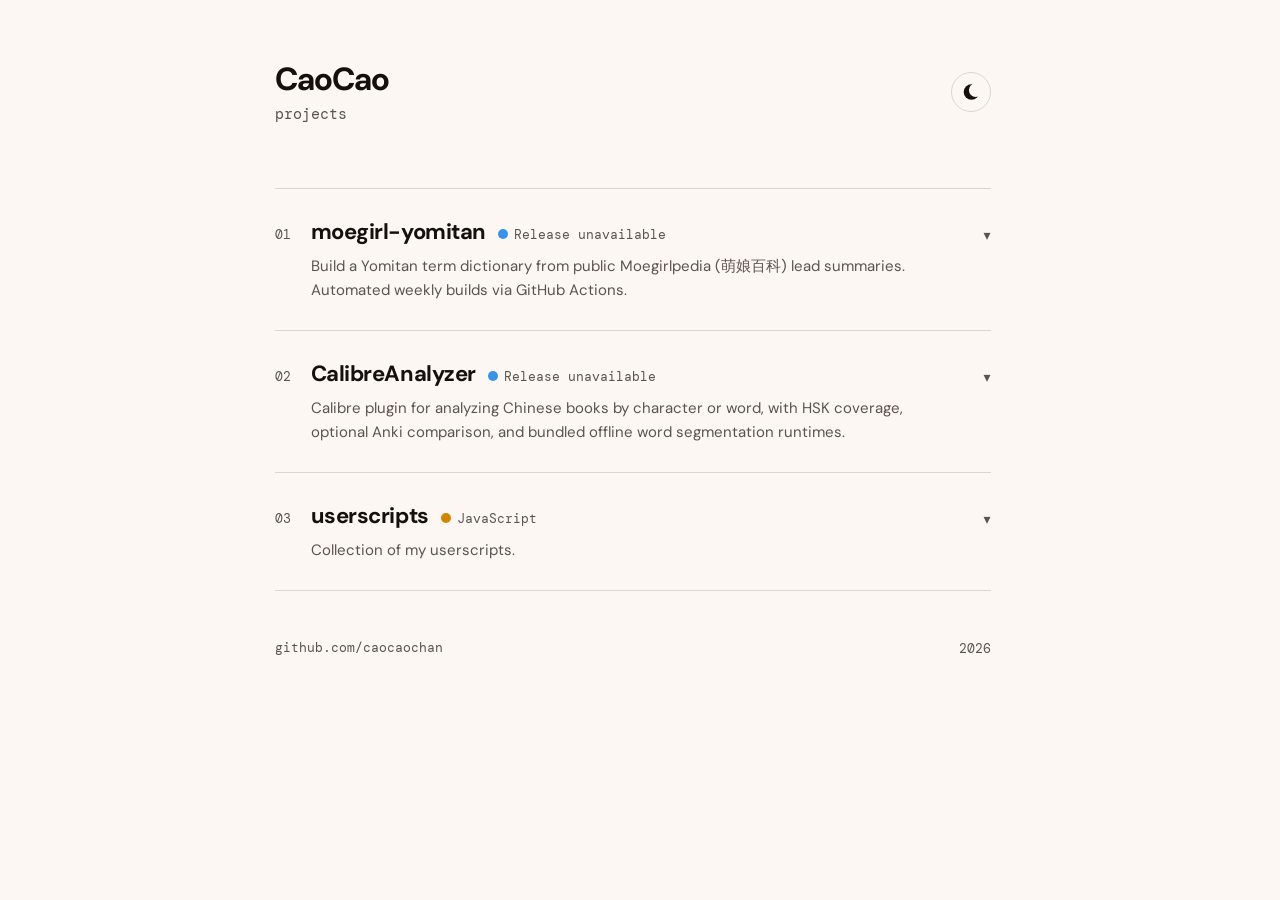
==== index.html @ ba5afb6d "Show release and userscript versions in project cards" ====
<!DOCTYPE html>
<html lang="en">
<head>
<meta charset="UTF-8">
<meta name="viewport" content="width=device-width, initial-scale=1.0">
<title>CaoCao</title>
<link rel="icon" type="image/x-icon" href="./favicon.ico">
<link rel="icon" type="image/svg+xml" href="./favicon.svg">
<link rel="icon" type="image/png" sizes="96x96" href="./favicon-96x96.png">
<link rel="apple-touch-icon" sizes="180x180" href="./apple-touch-icon.png">
<link rel="manifest" href="./site.webmanifest">
<script>
  const saved = localStorage.getItem('theme');
  if (saved === 'dark') document.documentElement.classList.add('dark');
</script>
<link rel="preconnect" href="https://fonts.googleapis.com">
<link rel="preconnect" href="https://fonts.gstatic.com" crossorigin>
<link href="https://fonts.googleapis.com/css2?family=DM+Sans:ital,wght@0,400;0,500;0,700;1,400&family=DM+Mono:wght@400;500&display=swap" rel="stylesheet">
<style>
  *, *::before, *::after { margin: 0; padding: 0; box-sizing: border-box; }

  html {
    scrollbar-gutter: stable;
  }

  :root {
    --bg: oklch(0.98 0.008 65);
    --bg-alt: oklch(0.94 0.012 65);
    --fg: oklch(0.18 0.01 55);
    --fg-muted: oklch(0.45 0.015 55);
    --accent: oklch(0.62 0.14 45);
    --accent-hover: oklch(0.55 0.16 45);
    --border: oklch(0.88 0.012 65);
    --tag-bg: oklch(0.93 0.02 55);
    --tag-fg: oklch(0.42 0.04 55);
    --font-sans: 'DM Sans', system-ui, sans-serif;
    --font-mono: 'DM Mono', monospace;
    --transition: 0.3s cubic-bezier(0.4, 0, 0.2, 1);
    --accordion-duration-open: 240ms;
    --accordion-duration-close: 180ms;
    --accordion-content-duration: 180ms;
    --accordion-arrow-duration: 170ms;
    --accordion-ease-open: cubic-bezier(0.2, 0.9, 0.24, 1);
    --accordion-ease-close: cubic-bezier(0.4, 0, 0.7, 1);
    --accordion-offset: 10px;
  }

  :root.dark {
    --bg: oklch(0.15 0.01 55);
    --bg-alt: oklch(0.19 0.012 55);
    --fg: oklch(0.92 0.008 65);
    --fg-muted: oklch(0.60 0.015 65);
    --accent: oklch(0.72 0.14 45);
    --accent-hover: oklch(0.78 0.12 45);
    --border: oklch(0.28 0.015 55);
    --tag-bg: oklch(0.24 0.02 55);
    --tag-fg: oklch(0.72 0.03 55);
  }

  body {
    font-family: var(--font-sans);
    background: var(--bg);
    color: var(--fg);
    transition: background var(--transition), color var(--transition);
    min-height: 100vh;
    -webkit-font-smoothing: antialiased;
  }

  .container {
    max-width: 780px;
    margin: 0 auto;
    padding: 60px 32px 100px;
  }

  /* Header */
  .header {
    display: flex;
    justify-content: space-between;
    align-items: center;
    margin-bottom: 64px;
  }

  .header h1 {
    font-size: 32px;
    font-weight: 700;
    letter-spacing: -0.03em;
    line-height: 1.2;
  }

  .header .subtitle {
    margin-top: 6px;
    color: var(--fg-muted);
    font-size: 15px;
    font-family: var(--font-mono);
  }

  .theme-toggle {
    background: none;
    border: 1.5px solid var(--border);
    border-radius: 50%;
    width: 40px;
    height: 40px;
    padding: 0;
    position: relative;
    overflow: hidden;
    cursor: pointer;
    display: grid;
    place-items: center;
    color: var(--fg);
    transition: all var(--transition);
    flex-shrink: 0;
    -webkit-tap-highlight-color: transparent;
  }

  .theme-toggle .icon {
    display: block;
    width: 18px;
    height: 18px;
    color: currentColor;
  }

  .theme-toggle .icon-moon {
    width: 24px;
    height: 24px;
  }

  .theme-toggle:hover {
    border-color: var(--accent);
  }

  .theme-toggle .icon-sun { display: none; }
  .theme-toggle .icon-moon { display: block; }
  :root.dark .theme-toggle .icon-sun { display: block; }
  :root.dark .theme-toggle .icon-moon { display: none; }

  /* Projects */
  .projects {
    border-top: 1px solid var(--border);
  }

  .project {
    padding: 28px 0;
    border-bottom: 1px solid var(--border);
    transition: border-color var(--transition), background var(--transition);
    cursor: pointer;
    -webkit-tap-highlight-color: transparent;
  }

  .project-header {
    display: flex;
    align-items: baseline;
    gap: 12px;
    flex-wrap: wrap;
  }

  .project-number {
    font-family: var(--font-mono);
    font-size: 13px;
    color: var(--fg-muted);
    min-width: 24px;
  }

  .project-name {
    font-weight: 700;
    font-size: 22px;
    text-decoration: none;
    color: var(--fg);
    transition: color var(--transition);
    letter-spacing: -0.02em;
    -webkit-tap-highlight-color: transparent;
  }

  .project:hover .project-name {
    color: var(--accent);
  }

  .project-lang {
    display: inline-flex;
    align-items: center;
    gap: 6px;
    font-family: var(--font-mono);
    font-size: 13px;
    color: var(--fg-muted);
  }

  .lang-dot {
    width: 10px;
    height: 10px;
    border-radius: 50%;
    display: inline-block;
    flex-shrink: 0;
  }

  .expand-arrow {
    margin-left: auto;
    display: inline-flex;
    align-items: center;
    justify-content: center;
    font-size: 14px;
    color: var(--fg-muted);
    transform: translateY(1px) rotate(0deg) scale(1);
    transform-origin: 50% 45%;
    transition:
      transform var(--accordion-arrow-duration) cubic-bezier(0.22, 1, 0.36, 1),
      color var(--accordion-arrow-duration) ease;
    user-select: none;
  }

  .project.expanding .expand-arrow,
  .project.expanded .expand-arrow {
    color: var(--accent);
    transform: translateY(1px) rotate(180deg) scale(0.9);
  }

  .project-desc {
    margin-top: 8px;
    margin-left: 36px;
    color: var(--fg-muted);
    font-size: 15px;
    line-height: 1.6;
    max-width: 640px;
    text-wrap: pretty;
  }

  /* Expandable details */
  .project-details {
    height: 0;
    overflow: hidden;
    margin-left: 36px;
    visibility: hidden;
    pointer-events: none;
    will-change: height;
    transition-property: height;
    transition-duration: var(--accordion-duration-open);
    transition-timing-function: var(--accordion-ease-open);
  }

  .project.expanding .project-details,
  .project.expanded .project-details,
  .project.collapsing .project-details {
    visibility: visible;
  }

  .project.expanding .project-details,
  .project.expanded .project-details {
    pointer-events: auto;
  }

  .project.collapsing .project-details {
    transition-duration: var(--accordion-duration-close);
    transition-timing-function: var(--accordion-ease-close);
  }

  .project-details-inner {
    padding-top: 16px;
    opacity: 0;
    transform: translateY(calc(var(--accordion-offset) * -1));
    transition:
      transform var(--accordion-content-duration) cubic-bezier(0.2, 0.9, 0.24, 1),
      opacity 140ms ease;
    will-change: transform, opacity;
  }

  .project.expanding .project-details-inner,
  .project.expanded .project-details-inner {
    opacity: 1;
    transform: translateY(0);
  }

  .project-tags {
    display: flex;
    flex-wrap: wrap;
    gap: 8px;
    margin-bottom: 14px;
  }

  .tag {
    background: var(--tag-bg);
    color: var(--tag-fg);
    font-size: 12px;
    font-family: var(--font-mono);
    padding: 4px 10px;
    border-radius: 4px;
    transition: all var(--transition);
  }

  .project-features {
    list-style: none;
    display: flex;
    flex-direction: column;
    gap: 6px;
  }

  .project-features li {
    font-size: 14px;
    color: var(--fg-muted);
    padding-left: 16px;
    position: relative;
  }

  .project-features li::before {
    content: '\00B7';
    position: absolute;
    left: 0;
    color: var(--accent);
    font-weight: 700;
  }

  .project-scripts {
    margin-top: 18px;
    padding-top: 18px;
    border-top: 1px solid var(--border);
  }

  .project-scripts-title {
    font-size: 12px;
    font-family: var(--font-mono);
    letter-spacing: 0.08em;
    text-transform: uppercase;
    color: var(--fg-muted);
    margin-bottom: 12px;
  }

  .project-scripts-list {
    display: flex;
    flex-direction: column;
    gap: 12px;
  }

  .project-script {
    display: flex;
    flex-direction: column;
    gap: 4px;
    padding: 12px 14px;
    border: 1px solid var(--border);
    border-radius: 10px;
    background: var(--bg-alt);
    transition: border-color var(--transition), transform var(--transition);
  }

  .project-script:hover {
    border-color: var(--accent);
    transform: translateY(-1px);
  }

  .project-script-title-row {
    display: flex;
    align-items: baseline;
    gap: 8px;
    flex-wrap: wrap;
  }

  .project-script-name {
    color: var(--fg);
    font-weight: 700;
    font-size: 15px;
  }

  .project-script-version {
    color: var(--fg-muted);
    font-family: var(--font-mono);
    font-size: 12px;
    font-weight: 400;
  }

  .project-script-desc,
  .scripts-status {
    color: var(--fg-muted);
    font-size: 14px;
    line-height: 1.55;
  }

  .project-script-actions {
    display: flex;
    align-items: center;
    gap: 14px;
    margin-top: 2px;
  }

  .project-script-action {
    color: var(--fg-muted);
    text-decoration: none;
    font-size: 12px;
    font-family: var(--font-mono);
    width: fit-content;
  }

  .project-script-action:hover {
    color: var(--accent);
  }

  @media (prefers-reduced-motion: reduce) {
    :root {
      --accordion-duration-open: 1ms;
      --accordion-duration-close: 1ms;
      --accordion-content-duration: 1ms;
      --accordion-arrow-duration: 1ms;
      --accordion-offset: 0px;
    }
  }

  .projects-status {
    padding: 28px 0;
    border-bottom: 1px solid var(--border);
    color: var(--fg-muted);
    font-size: 15px;
    line-height: 1.6;
  }

  /* Footer */
  .footer {
    margin-top: 48px;
    display: flex;
    justify-content: space-between;
    align-items: center;
    color: var(--fg-muted);
    font-size: 13px;
    font-family: var(--font-mono);
  }

  .footer a {
    color: var(--fg-muted);
    text-decoration: none;
    border-bottom: 1px solid transparent;
    transition: all var(--transition);
    -webkit-tap-highlight-color: transparent;
  }

  .footer a:hover {
    color: var(--accent);
    border-bottom-color: var(--accent);
  }
</style>
</head>
<body>
<div class="container">
  <header class="header">
    <div>
      <h1>CaoCao</h1>
      <p class="subtitle">projects</p>
    </div>
    <button class="theme-toggle" aria-label="Toggle dark mode">
      <svg class="icon icon-moon" viewBox="0 0 24 24" aria-hidden="true">
        <defs>
          <mask id="theme-moon-mask">
            <rect width="24" height="24" fill="white"></rect>
            <circle cx="16.7" cy="10.1" r="6.8" fill="black"></circle>
          </mask>
        </defs>
        <circle cx="12.5" cy="12" r="7.8" fill="currentColor" mask="url(#theme-moon-mask)"></circle>
      </svg>
      <svg class="icon icon-sun" viewBox="0 0 24 24" aria-hidden="true">
        <circle cx="12" cy="12" r="4.25" fill="currentColor"></circle>
        <g stroke="currentColor" stroke-linecap="round" stroke-width="1.8">
          <line x1="12" y1="2.5" x2="12" y2="5"></line>
          <line x1="12" y1="19" x2="12" y2="21.5"></line>
          <line x1="2.5" y1="12" x2="5" y2="12"></line>
          <line x1="19" y1="12" x2="21.5" y2="12"></line>
          <line x1="5.28" y1="5.28" x2="7.05" y2="7.05"></line>
          <line x1="16.95" y1="16.95" x2="18.72" y2="18.72"></line>
          <line x1="16.95" y1="7.05" x2="18.72" y2="5.28"></line>
          <line x1="5.28" y1="18.72" x2="7.05" y2="16.95"></line>
        </g>
      </svg>
    </button>
  </header>

  <div class="projects" id="projects-list">
    <p class="projects-status">Loading projects...</p>
  </div>

  <footer class="footer">
    <a href="https://github.com/caocaochan" target="_blank" rel="noopener noreferrer">github.com/caocaochan</a>
    <span>2026</span>
  </footer>
</div>

<script>
  var projectsList = document.getElementById('projects-list');
  var scriptsManifestCache = new Map();
  var releaseVersionCache = new Map();
  var userscriptVersionCache = new Map();
  var activeProjectArticle = null;

  document.querySelector('.theme-toggle').addEventListener('click', function () {
    var isDark = document.documentElement.classList.toggle('dark');
    localStorage.setItem('theme', isDark ? 'dark' : 'light');
  });

  function createElement(tagName, className, text) {
    var el = document.createElement(tagName);
    if (className) el.className = className;
    if (text !== undefined) el.textContent = text;
    return el;
  }

  function formatProjectNumber(index) {
    return String(index + 1).padStart(2, '0');
  }

  function renderProject(project, index) {
    var article = createElement('div', 'project');
    article.addEventListener('click', function (event) {
      toggleProject(article, project, event);
    });

    var header = createElement('div', 'project-header');

    header.appendChild(createElement('span', 'project-number', formatProjectNumber(index)));

    var nameLink = createElement('a', 'project-name', project.name);
    nameLink.href = project.url;
    nameLink.target = '_blank';
    nameLink.rel = 'noopener noreferrer';
    header.appendChild(nameLink);

    var lang = createElement('span', 'project-lang');
    var langDot = createElement('span', 'lang-dot');
    langDot.style.background = project.languageColor;
    lang.appendChild(langDot);
    var langText = document.createTextNode(project.releaseRepo ? 'Loading...' : project.language);
    lang.appendChild(langText);
    header.appendChild(lang);

    if (project.releaseRepo) {
      loadProjectReleaseVersion(project, langText);
    }

    header.appendChild(createElement('span', 'expand-arrow', '\u25BE'));
    article.appendChild(header);

    article.appendChild(createElement('p', 'project-desc', project.description));

    var details = createElement('div', 'project-details');
    var detailsInner = createElement('div', 'project-details-inner');

    var tags = createElement('div', 'project-tags');
    project.tags.forEach(function (tag) {
      tags.appendChild(createElement('span', 'tag', tag));
    });
    detailsInner.appendChild(tags);

    if (Array.isArray(project.features) && project.features.length > 0) {
      var features = createElement('ul', 'project-features');
      project.features.forEach(function (feature) {
        features.appendChild(createElement('li', '', feature));
      });
      detailsInner.appendChild(features);
    }

    if (project.scriptsManifestUrl) {
      var scriptsSection = createElement('section', 'project-scripts');
      scriptsSection.hidden = true;
      scriptsSection.appendChild(createElement('p', 'project-scripts-title', 'Scripts'));
      scriptsSection.appendChild(createElement('div', 'scripts-status', 'Expand to load scripts...'));
      detailsInner.appendChild(scriptsSection);
    }

    details.appendChild(detailsInner);
    article.appendChild(details);
    return article;
  }

  function renderProjects(projects) {
    activeProjectArticle = null;
    projectsList.replaceChildren();

    if (!Array.isArray(projects) || projects.length === 0) {
      projectsList.appendChild(createElement('p', 'projects-status', 'No projects yet.'));
      return;
    }

    projects.forEach(function (project, index) {
      projectsList.appendChild(renderProject(project, index));
    });
  }

  function showProjectsError(message) {
    projectsList.replaceChildren(createElement('p', 'projects-status', message));
  }

  async function loadProjectReleaseVersion(project, textNode) {
    try {
      textNode.nodeValue = await getLatestReleaseVersion(project.releaseRepo);
    } catch (error) {
      textNode.nodeValue = 'Release unavailable';
      console.error('Failed to load latest release for ' + project.releaseRepo + ':', error);
    }
  }

  async function getLatestReleaseVersion(releaseRepo) {
    if (releaseVersionCache.has(releaseRepo)) {
      return releaseVersionCache.get(releaseRepo);
    }

    var response = await fetch('https://api.github.com/repos/' + releaseRepo + '/releases/latest', { cache: 'no-store' });
    if (!response.ok) {
      throw new Error('HTTP ' + response.status);
    }

    var release = await response.json();
    if (!release || typeof release.tag_name !== 'string' || release.tag_name.length === 0) {
      throw new Error('Invalid release format');
    }

    releaseVersionCache.set(releaseRepo, release.tag_name);
    return release.tag_name;
  }

  async function loadProjects() {
    try {
      var response = await fetch('./projects.json', { cache: 'no-store' });
      if (!response.ok) {
        throw new Error('HTTP ' + response.status);
      }

      var projects = await response.json();
      if (!Array.isArray(projects)) {
        throw new Error('Invalid projects format');
      }

      renderProjects(projects);
    } catch (error) {
      showProjectsError('Projects could not be loaded right now. Please try again later.');
      console.error('Failed to load projects:', error);
    }
  }

  async function loadProjectScripts(project, article) {
    if (!project.scriptsManifestUrl) {
      return;
    }

    var section = article.querySelector('.project-scripts');
    if (!section || section.dataset.loaded === 'true' || section.dataset.loading === 'true') {
      return;
    }

    section.hidden = false;
    section.dataset.loading = 'true';
    renderScriptsStatus(section, 'Loading scripts...');
    syncExpandedHeight(article);

    try {
      var scripts = await getProjectScripts(project.scriptsManifestUrl);
      renderProjectScripts(section, scripts, article);
      section.dataset.loaded = 'true';
      syncExpandedHeight(article);
    } catch (error) {
      renderScriptsStatus(section, 'Scripts could not be loaded right now.');
      syncExpandedHeight(article);
      console.error('Failed to load scripts manifest:', error);
    } finally {
      delete section.dataset.loading;
    }
  }

  async function getProjectScripts(url) {
    if (scriptsManifestCache.has(url)) {
      return scriptsManifestCache.get(url);
    }

    var response = await fetch(url, { cache: 'no-store' });
    if (!response.ok) {
      throw new Error('HTTP ' + response.status);
    }

    var manifest = await response.json();
    if (!manifest || !Array.isArray(manifest.scripts)) {
      throw new Error('Invalid scripts manifest');
    }

    scriptsManifestCache.set(url, manifest.scripts);
    return manifest.scripts;
  }

  function renderScriptsStatus(section, message) {
    section.replaceChildren(
      createElement('p', 'project-scripts-title', 'Scripts'),
      createElement('div', 'scripts-status', message)
    );
  }

  async function loadUserscriptVersion(script, label, article) {
    try {
      label.textContent = await getUserscriptVersion(script.installUrl);
    } catch (error) {
      label.textContent = 'Version unavailable';
      console.error('Failed to load userscript version for ' + (script.installUrl || script.name || 'unknown script') + ':', error);
    } finally {
      syncExpandedHeight(article);
    }
  }

  async function getUserscriptVersion(installUrl) {
    if (!installUrl) {
      throw new Error('Missing install URL');
    }

    if (userscriptVersionCache.has(installUrl)) {
      return userscriptVersionCache.get(installUrl);
    }

    var response = await fetch(installUrl, { cache: 'no-store' });
    if (!response.ok) {
      throw new Error('HTTP ' + response.status);
    }

    var source = await response.text();
    var version = extractUserscriptVersion(source);
    userscriptVersionCache.set(installUrl, version);
    return version;
  }

  function extractUserscriptVersion(source) {
    var metadata = source.match(/\/\/ ==UserScript==([\s\S]*?)\/\/ ==\/UserScript==/);
    if (!metadata) {
      throw new Error('Missing userscript metadata block');
    }

    var version = metadata[1].match(/^\s*\/\/\s*@version\s+(.+?)\s*$/m);
    if (!version || !version[1]) {
      throw new Error('Missing userscript version');
    }

    var value = version[1].trim();
    return value.charAt(0).toLowerCase() === 'v' ? value : 'v' + value;
  }

  function renderProjectScripts(section, scripts, article) {
    section.replaceChildren();
    section.appendChild(createElement('p', 'project-scripts-title', 'Scripts'));

    if (!scripts.length) {
      section.appendChild(createElement('div', 'scripts-status', 'No scripts listed yet.'));
      return;
    }

    var list = createElement('div', 'project-scripts-list');

    scripts.forEach(function (script) {
      var item = createElement('article', 'project-script');

      var titleRow = createElement('div', 'project-script-title-row');
      titleRow.appendChild(createElement('div', 'project-script-name', script.name || 'Unnamed script'));
      var versionText = createElement('span', 'project-script-version', 'Loading...');
      titleRow.appendChild(versionText);
      item.appendChild(titleRow);

      loadUserscriptVersion(script, versionText, article);

      item.appendChild(createElement('p', 'project-script-desc', script.description || ''));

      var actions = createElement('div', 'project-script-actions');

      if (script.installUrl) {
        var installLink = createElement('a', 'project-script-action', 'install');
        installLink.href = script.installUrl;
        installLink.target = '_blank';
        installLink.rel = 'noopener noreferrer';
        actions.appendChild(installLink);
      }

      if (script.sourceUrl) {
        var sourceLink = createElement('a', 'project-script-action', 'source');
        sourceLink.href = script.sourceUrl;
        sourceLink.target = '_blank';
        sourceLink.rel = 'noopener noreferrer';
        actions.appendChild(sourceLink);
      }

      if (actions.childNodes.length > 0) {
        item.appendChild(actions);
      }

      list.appendChild(item);
    });

    section.appendChild(list);
  }

  function parseTimeValue(value) {
    var trimmed = value.trim();

    if (trimmed.endsWith('ms')) {
      return parseFloat(trimmed);
    }

    if (trimmed.endsWith('s')) {
      return parseFloat(trimmed) * 1000;
    }

    return 0;
  }

  function getTransitionTime(element) {
    var styles = window.getComputedStyle(element);
    var durations = styles.transitionDuration.split(',');
    var delays = styles.transitionDelay.split(',');
    var total = 0;

    for (var i = 0; i < durations.length; i += 1) {
      var duration = parseTimeValue(durations[i] || '0s');
      var delay = parseTimeValue(delays[i] || delays[delays.length - 1] || '0s');
      total = Math.max(total, duration + delay);
    }

    return total;
  }

  function getProjectDetails(article) {
    return article.querySelector('.project-details');
  }

  function cancelHeightTransition(details) {
    if (details._heightTransitionHandler) {
      details.removeEventListener('transitionend', details._heightTransitionHandler);
      details._heightTransitionHandler = null;
    }

    if (details._heightTransitionTimer) {
      window.clearTimeout(details._heightTransitionTimer);
      details._heightTransitionTimer = null;
    }
  }

  function finishHeightTransition(article, onDone) {
    var details = getProjectDetails(article);

    if (!details) {
      return;
    }

    cancelHeightTransition(details);

    var finished = false;

    function cleanup() {
      if (finished) {
        return;
      }

      finished = true;
      cancelHeightTransition(details);
      onDone();
    }

    details._heightTransitionHandler = function (event) {
      if (event.target !== details || event.propertyName !== 'height') {
        return;
      }

      cleanup();
    };

    details.addEventListener('transitionend', details._heightTransitionHandler);
    details._heightTransitionTimer = window.setTimeout(cleanup, getTransitionTime(details) + 80);
  }

  function openProject(article) {
    var details = getProjectDetails(article);

    if (!details) {
      return;
    }

    cancelHeightTransition(details);
    article.classList.remove('collapsing');
    article.classList.add('expanded');

    var startHeight = details.getBoundingClientRect().height;
    details.style.height = startHeight + 'px';
    article.classList.add('expanding');

    details.offsetHeight;
    details.style.height = details.scrollHeight + 'px';

    finishHeightTransition(article, function () {
      article.classList.remove('expanding');

      if (article.classList.contains('expanded')) {
        details.style.height = 'auto';
      }
    });
  }

  function closeProject(article) {
    var details = getProjectDetails(article);

    if (!details) {
      return;
    }

    cancelHeightTransition(details);

    var startHeight = details.getBoundingClientRect().height || details.scrollHeight;
    details.style.height = startHeight + 'px';
    article.classList.remove('expanding');
    article.classList.add('collapsing');

    details.offsetHeight;
    article.classList.remove('expanded');
    details.style.height = '0px';

    finishHeightTransition(article, function () {
      article.classList.remove('collapsing');
      details.style.height = '';
    });
  }

  function syncExpandedHeight(article) {
    if (!article || (!article.classList.contains('expanded') && !article.classList.contains('expanding'))) {
      return;
    }

    var details = getProjectDetails(article);

    if (!details) {
      return;
    }

    cancelHeightTransition(details);

    var startHeight = details.getBoundingClientRect().height;
    details.style.height = startHeight + 'px';

    details.offsetHeight;

    var targetHeight = details.scrollHeight;

    if (Math.abs(targetHeight - startHeight) < 1) {
      if (article.classList.contains('expanded') && !article.classList.contains('expanding')) {
        details.style.height = 'auto';
      }
      return;
    }

    article.classList.add('expanding');
    details.style.height = targetHeight + 'px';

    finishHeightTransition(article, function () {
      article.classList.remove('expanding');

      if (article.classList.contains('expanded')) {
        details.style.height = 'auto';
      }
    });
  }

  function toggleProject(el, project, e) {
    if (e.target.closest('a')) return;
    if (e.target.closest('.project-details')) return;

    if (activeProjectArticle === el) {
      closeProject(el);
      activeProjectArticle = null;
      return;
    }

    if (activeProjectArticle) {
      closeProject(activeProjectArticle);
    }

    activeProjectArticle = el;
    openProject(el);
    loadProjectScripts(project, el);
  }

  loadProjects();
</script>
</body>
</html>
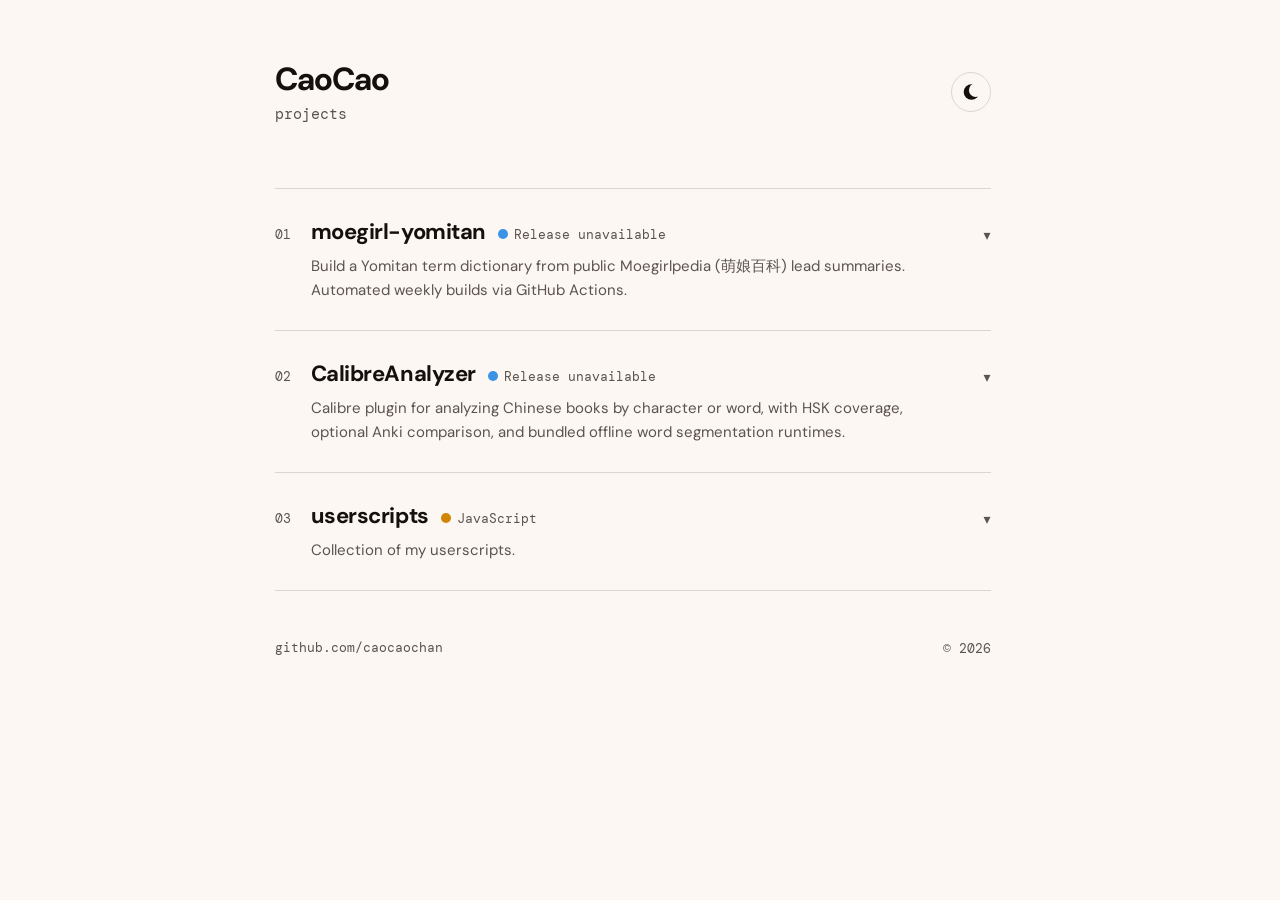
==== commit 362431ac: "Add copyright symbol to footer year - Update footer year display to show © 2026" ====
--- a/index.html
+++ b/index.html
@@ -471,7 +471,7 @@
 
   <footer class="footer">
     <a href="https://github.com/caocaochan" target="_blank" rel="noopener noreferrer">github.com/caocaochan</a>
-    <span>2026</span>
+    <span>© 2026</span>
   </footer>
 </div>
 
@@ -480,6 +480,7 @@
   var scriptsManifestCache = new Map();
   var releaseVersionCache = new Map();
   var userscriptVersionCache = new Map();
+  var remoteCacheTtlMs = 60 * 1000;
   var activeProjectArticle = null;
 
   document.querySelector('.theme-toggle').addEventListener('click', function () {
@@ -589,8 +590,9 @@
   }
 
   async function getLatestReleaseVersion(releaseRepo) {
-    if (releaseVersionCache.has(releaseRepo)) {
-      return releaseVersionCache.get(releaseRepo);
+    var cachedVersion = getTimedCacheValue(releaseVersionCache, releaseRepo);
+    if (cachedVersion) {
+      return cachedVersion;
     }
 
     var response = await fetch('https://api.github.com/repos/' + releaseRepo + '/releases/latest', { cache: 'no-store' });
@@ -603,7 +605,7 @@
       throw new Error('Invalid release format');
     }
 
-    releaseVersionCache.set(releaseRepo, release.tag_name);
+    setTimedCacheValue(releaseVersionCache, releaseRepo, release.tag_name);
     return release.tag_name;
   }
 
@@ -632,19 +634,25 @@
     }
 
     var section = article.querySelector('.project-scripts');
-    if (!section || section.dataset.loaded === 'true' || section.dataset.loading === 'true') {
+    if (!section || section.dataset.loading === 'true') {
+      return;
+    }
+
+    var loadedAt = Number(section.dataset.loadedAt || 0);
+    if (section.dataset.loaded === 'true' && Date.now() - loadedAt < remoteCacheTtlMs) {
       return;
     }
 
     section.hidden = false;
     section.dataset.loading = 'true';
-    renderScriptsStatus(section, 'Loading scripts...');
+    renderScriptsStatus(section, section.dataset.loaded === 'true' ? 'Refreshing scripts...' : 'Loading scripts...');
     syncExpandedHeight(article);
 
     try {
       var scripts = await getProjectScripts(project.scriptsManifestUrl);
       renderProjectScripts(section, scripts, article);
       section.dataset.loaded = 'true';
+      section.dataset.loadedAt = String(Date.now());
       syncExpandedHeight(article);
     } catch (error) {
       renderScriptsStatus(section, 'Scripts could not be loaded right now.');
@@ -656,8 +664,9 @@
   }
 
   async function getProjectScripts(url) {
-    if (scriptsManifestCache.has(url)) {
-      return scriptsManifestCache.get(url);
+    var cachedScripts = getTimedCacheValue(scriptsManifestCache, url);
+    if (cachedScripts) {
+      return cachedScripts;
     }
 
     var response = await fetch(url, { cache: 'no-store' });
@@ -670,7 +679,7 @@
       throw new Error('Invalid scripts manifest');
     }
 
-    scriptsManifestCache.set(url, manifest.scripts);
+    setTimedCacheValue(scriptsManifestCache, url, manifest.scripts);
     return manifest.scripts;
   }
 
@@ -697,8 +706,9 @@
       throw new Error('Missing install URL');
     }
 
-    if (userscriptVersionCache.has(installUrl)) {
-      return userscriptVersionCache.get(installUrl);
+    var cachedVersion = getTimedCacheValue(userscriptVersionCache, installUrl);
+    if (cachedVersion) {
+      return cachedVersion;
     }
 
     var response = await fetch(installUrl, { cache: 'no-store' });
@@ -708,8 +718,29 @@
 
     var source = await response.text();
     var version = extractUserscriptVersion(source);
-    userscriptVersionCache.set(installUrl, version);
+    setTimedCacheValue(userscriptVersionCache, installUrl, version);
     return version;
+  }
+
+  function getTimedCacheValue(cache, key) {
+    var entry = cache.get(key);
+    if (!entry) {
+      return null;
+    }
+
+    if (Date.now() - entry.cachedAt >= remoteCacheTtlMs) {
+      cache.delete(key);
+      return null;
+    }
+
+    return entry.value;
+  }
+
+  function setTimedCacheValue(cache, key, value) {
+    cache.set(key, {
+      value: value,
+      cachedAt: Date.now()
+    });
   }
 
   function extractUserscriptVersion(source) {
@@ -761,6 +792,14 @@
         actions.appendChild(installLink);
       }
 
+      if (script.handlerUrl) {
+        var handlerLink = createElement('a', 'project-script-action', 'handler');
+        handlerLink.href = script.handlerUrl;
+        handlerLink.target = '_blank';
+        handlerLink.rel = 'noopener noreferrer';
+        actions.appendChild(handlerLink);
+      }
+
       if (script.sourceUrl) {
         var sourceLink = createElement('a', 'project-script-action', 'source');
         sourceLink.href = script.sourceUrl;
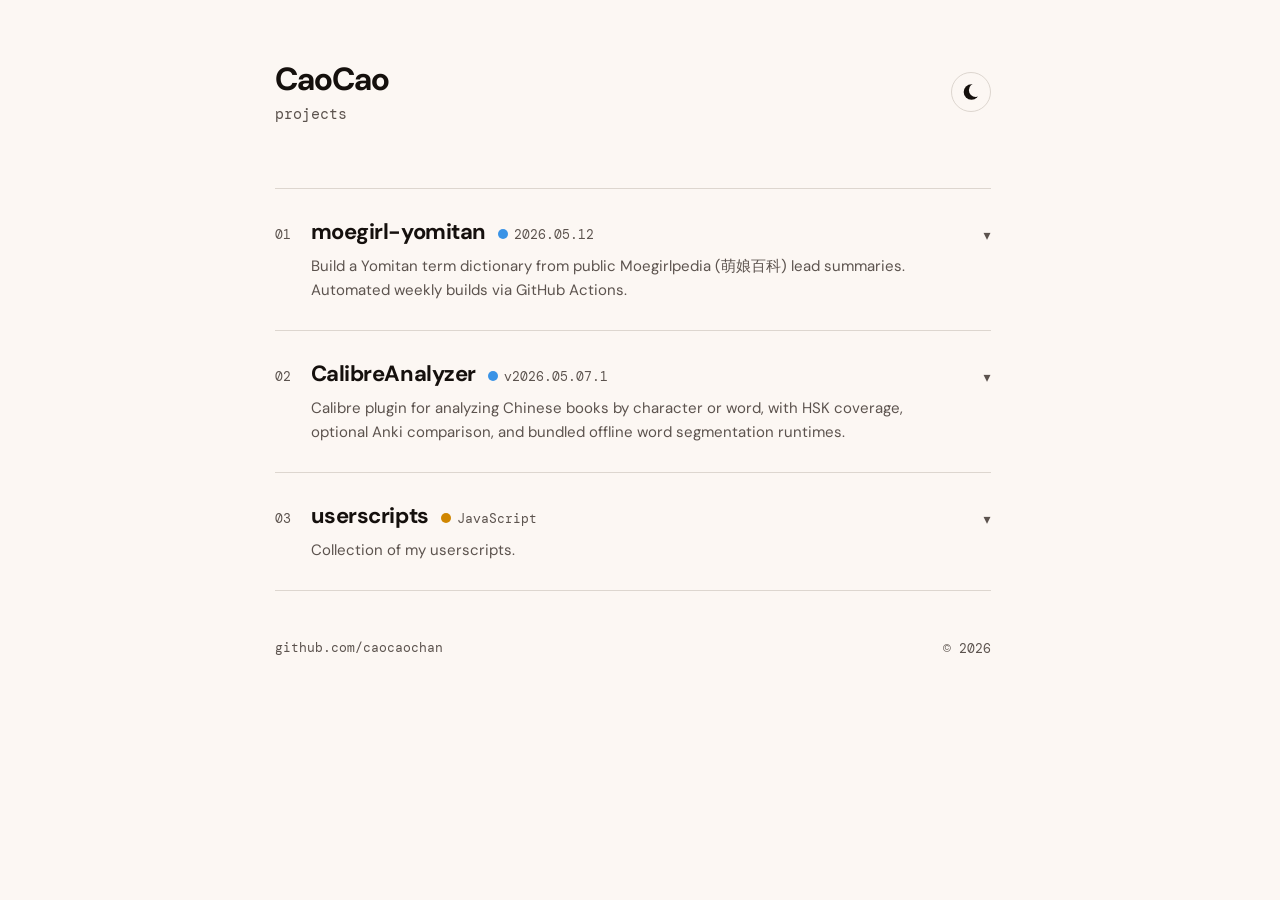
==== commit ce699be5: "Load release labels from local snapshot" ====
--- a/index.html
+++ b/index.html
@@ -478,7 +478,6 @@
 <script>
   var projectsList = document.getElementById('projects-list');
   var scriptsManifestCache = new Map();
-  var releaseVersionCache = new Map();
   var userscriptVersionCache = new Map();
   var remoteCacheTtlMs = 60 * 1000;
   var activeProjectArticle = null;
@@ -499,7 +498,7 @@
     return String(index + 1).padStart(2, '0');
   }
 
-  function renderProject(project, index) {
+  function renderProject(project, index, releases) {
     var article = createElement('div', 'project');
     article.addEventListener('click', function (event) {
       toggleProject(article, project, event);
@@ -519,13 +518,8 @@
     var langDot = createElement('span', 'lang-dot');
     langDot.style.background = project.languageColor;
     lang.appendChild(langDot);
-    var langText = document.createTextNode(project.releaseRepo ? 'Loading...' : project.language);
-    lang.appendChild(langText);
+    lang.appendChild(document.createTextNode(getProjectReleaseLabel(project, releases)));
     header.appendChild(lang);
-
-    if (project.releaseRepo) {
-      loadProjectReleaseVersion(project, langText);
-    }
 
     header.appendChild(createElement('span', 'expand-arrow', '\u25BE'));
     article.appendChild(header);
@@ -562,7 +556,7 @@
     return article;
   }
 
-  function renderProjects(projects) {
+  function renderProjects(projects, releases) {
     activeProjectArticle = null;
     projectsList.replaceChildren();
 
@@ -572,7 +566,7 @@
     }
 
     projects.forEach(function (project, index) {
-      projectsList.appendChild(renderProject(project, index));
+      projectsList.appendChild(renderProject(project, index, releases));
     });
   }
 
@@ -580,33 +574,36 @@
     projectsList.replaceChildren(createElement('p', 'projects-status', message));
   }
 
-  async function loadProjectReleaseVersion(project, textNode) {
+  function getProjectReleaseLabel(project, releases) {
+    if (!project.releaseRepo) {
+      return project.language;
+    }
+
+    var release = releases[project.releaseRepo];
+    if (release && typeof release.tagName === 'string' && release.tagName.length > 0) {
+      return release.tagName;
+    }
+
+    return 'Release unavailable';
+  }
+
+  async function loadReleaseSnapshots() {
     try {
-      textNode.nodeValue = await getLatestReleaseVersion(project.releaseRepo);
+      var response = await fetch('./releases.json', { cache: 'no-store' });
+      if (!response.ok) {
+        throw new Error('HTTP ' + response.status);
+      }
+
+      var releases = await response.json();
+      if (!releases || Array.isArray(releases) || typeof releases !== 'object') {
+        throw new Error('Invalid releases format');
+      }
+
+      return releases;
     } catch (error) {
-      textNode.nodeValue = 'Release unavailable';
-      console.error('Failed to load latest release for ' + project.releaseRepo + ':', error);
-    }
-  }
-
-  async function getLatestReleaseVersion(releaseRepo) {
-    var cachedVersion = getTimedCacheValue(releaseVersionCache, releaseRepo);
-    if (cachedVersion) {
-      return cachedVersion;
-    }
-
-    var response = await fetch('https://api.github.com/repos/' + releaseRepo + '/releases/latest', { cache: 'no-store' });
-    if (!response.ok) {
-      throw new Error('HTTP ' + response.status);
-    }
-
-    var release = await response.json();
-    if (!release || typeof release.tag_name !== 'string' || release.tag_name.length === 0) {
-      throw new Error('Invalid release format');
-    }
-
-    setTimedCacheValue(releaseVersionCache, releaseRepo, release.tag_name);
-    return release.tag_name;
+      console.error('Failed to load release snapshot:', error);
+      return {};
+    }
   }
 
   async function loadProjects() {
@@ -621,7 +618,7 @@
         throw new Error('Invalid projects format');
       }
 
-      renderProjects(projects);
+      renderProjects(projects, await loadReleaseSnapshots());
     } catch (error) {
       showProjectsError('Projects could not be loaded right now. Please try again later.');
       console.error('Failed to load projects:', error);
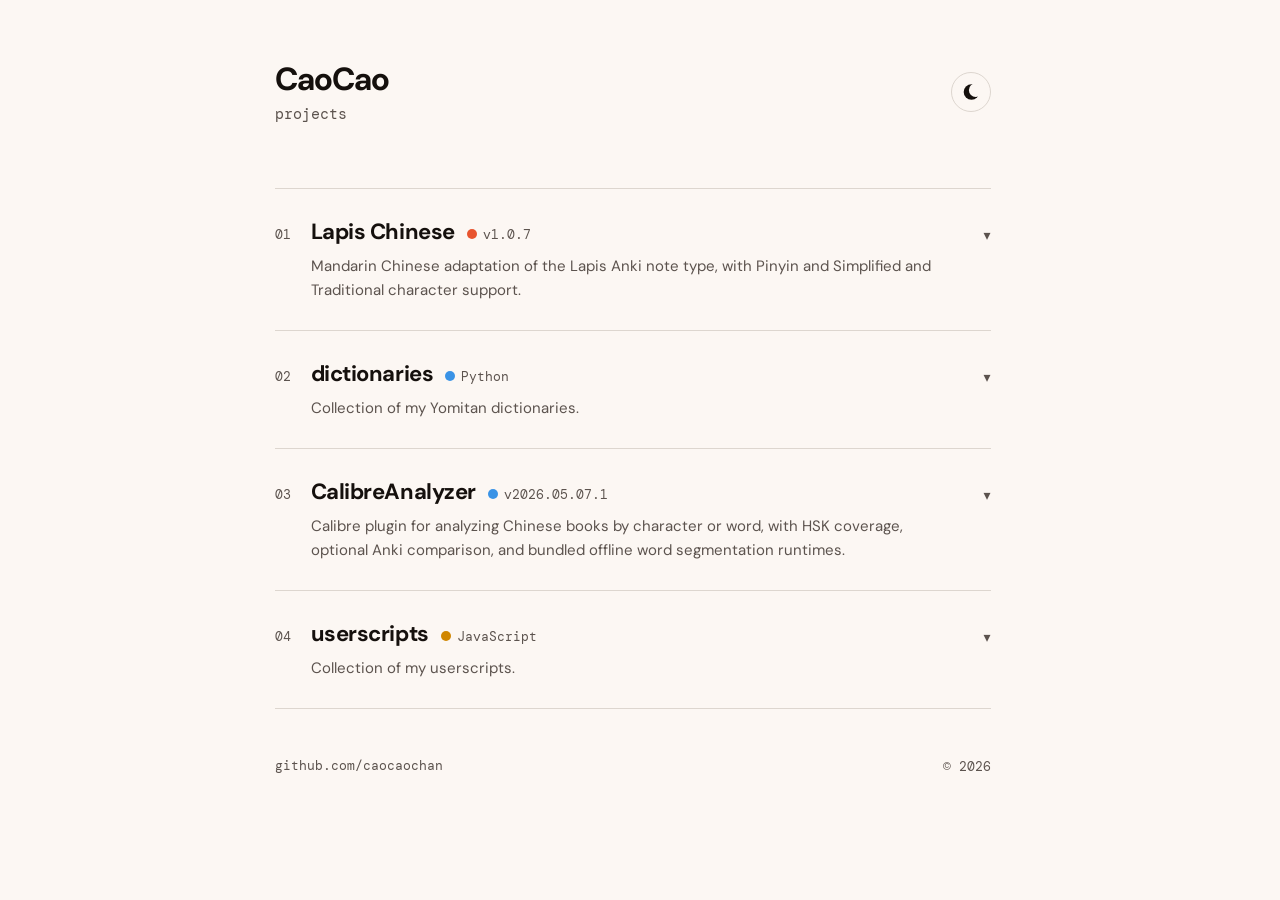
==== commit d0cf568b: "Group Yomitan dictionaries into one category and add new dictionaries Replace the standalone moegirl" ====
--- a/index.html
+++ b/index.html
@@ -372,8 +372,9 @@
 
   .project-script-actions {
     display: flex;
+    flex-wrap: wrap;
     align-items: center;
-    gap: 14px;
+    gap: 6px 14px;
     margin-top: 2px;
   }
 
@@ -494,6 +495,12 @@
     return el;
   }
 
+  function getRemoteFetchUrl(url) {
+    var fetchUrl = new URL(url, window.location.href);
+    fetchUrl.searchParams.set('_cacheBust', String(Math.floor(Date.now() / remoteCacheTtlMs)));
+    return fetchUrl.toString();
+  }
+
   function formatProjectNumber(index) {
     return String(index + 1).padStart(2, '0');
   }
@@ -543,6 +550,10 @@
       detailsInner.appendChild(features);
     }
 
+    if (Array.isArray(project.items) && project.items.length > 0) {
+      detailsInner.appendChild(renderProjectItems(project, releases));
+    }
+
     if (project.scriptsManifestUrl) {
       var scriptsSection = createElement('section', 'project-scripts');
       scriptsSection.hidden = true;
@@ -554,6 +565,59 @@
     details.appendChild(detailsInner);
     article.appendChild(details);
     return article;
+  }
+
+  function createActionLink(label, url) {
+    var link = createElement('a', 'project-script-action', label);
+    link.href = url;
+    link.target = '_blank';
+    link.rel = 'noopener noreferrer';
+    return link;
+  }
+
+  function renderProjectItems(project, releases) {
+    var section = createElement('section', 'project-scripts');
+    section.appendChild(createElement('p', 'project-scripts-title', project.itemsTitle || 'Items'));
+
+    var list = createElement('div', 'project-scripts-list');
+
+    project.items.forEach(function (item) {
+      var card = createElement('article', 'project-script');
+
+      var titleRow = createElement('div', 'project-script-title-row');
+      titleRow.appendChild(createElement('div', 'project-script-name', item.name || 'Unnamed'));
+      if (item.releaseRepo) {
+        titleRow.appendChild(createElement('span', 'project-script-version', getProjectReleaseLabel(item, releases)));
+      }
+      card.appendChild(titleRow);
+
+      if (item.description) {
+        card.appendChild(createElement('p', 'project-script-desc', item.description));
+      }
+
+      var actions = createElement('div', 'project-script-actions');
+
+      if (Array.isArray(item.downloads)) {
+        item.downloads.forEach(function (download) {
+          if (download && download.url) {
+            actions.appendChild(createActionLink(download.label || 'download', download.url));
+          }
+        });
+      }
+
+      if (item.url) {
+        actions.appendChild(createActionLink('source', item.url));
+      }
+
+      if (actions.childNodes.length > 0) {
+        card.appendChild(actions);
+      }
+
+      list.appendChild(card);
+    });
+
+    section.appendChild(list);
+    return section;
   }
 
   function renderProjects(projects, releases) {
@@ -666,7 +730,7 @@
       return cachedScripts;
     }
 
-    var response = await fetch(url, { cache: 'no-store' });
+    var response = await fetch(getRemoteFetchUrl(url), { cache: 'no-store' });
     if (!response.ok) {
       throw new Error('HTTP ' + response.status);
     }
@@ -708,7 +772,7 @@
       return cachedVersion;
     }
 
-    var response = await fetch(installUrl, { cache: 'no-store' });
+    var response = await fetch(getRemoteFetchUrl(installUrl), { cache: 'no-store' });
     if (!response.ok) {
       throw new Error('HTTP ' + response.status);
     }
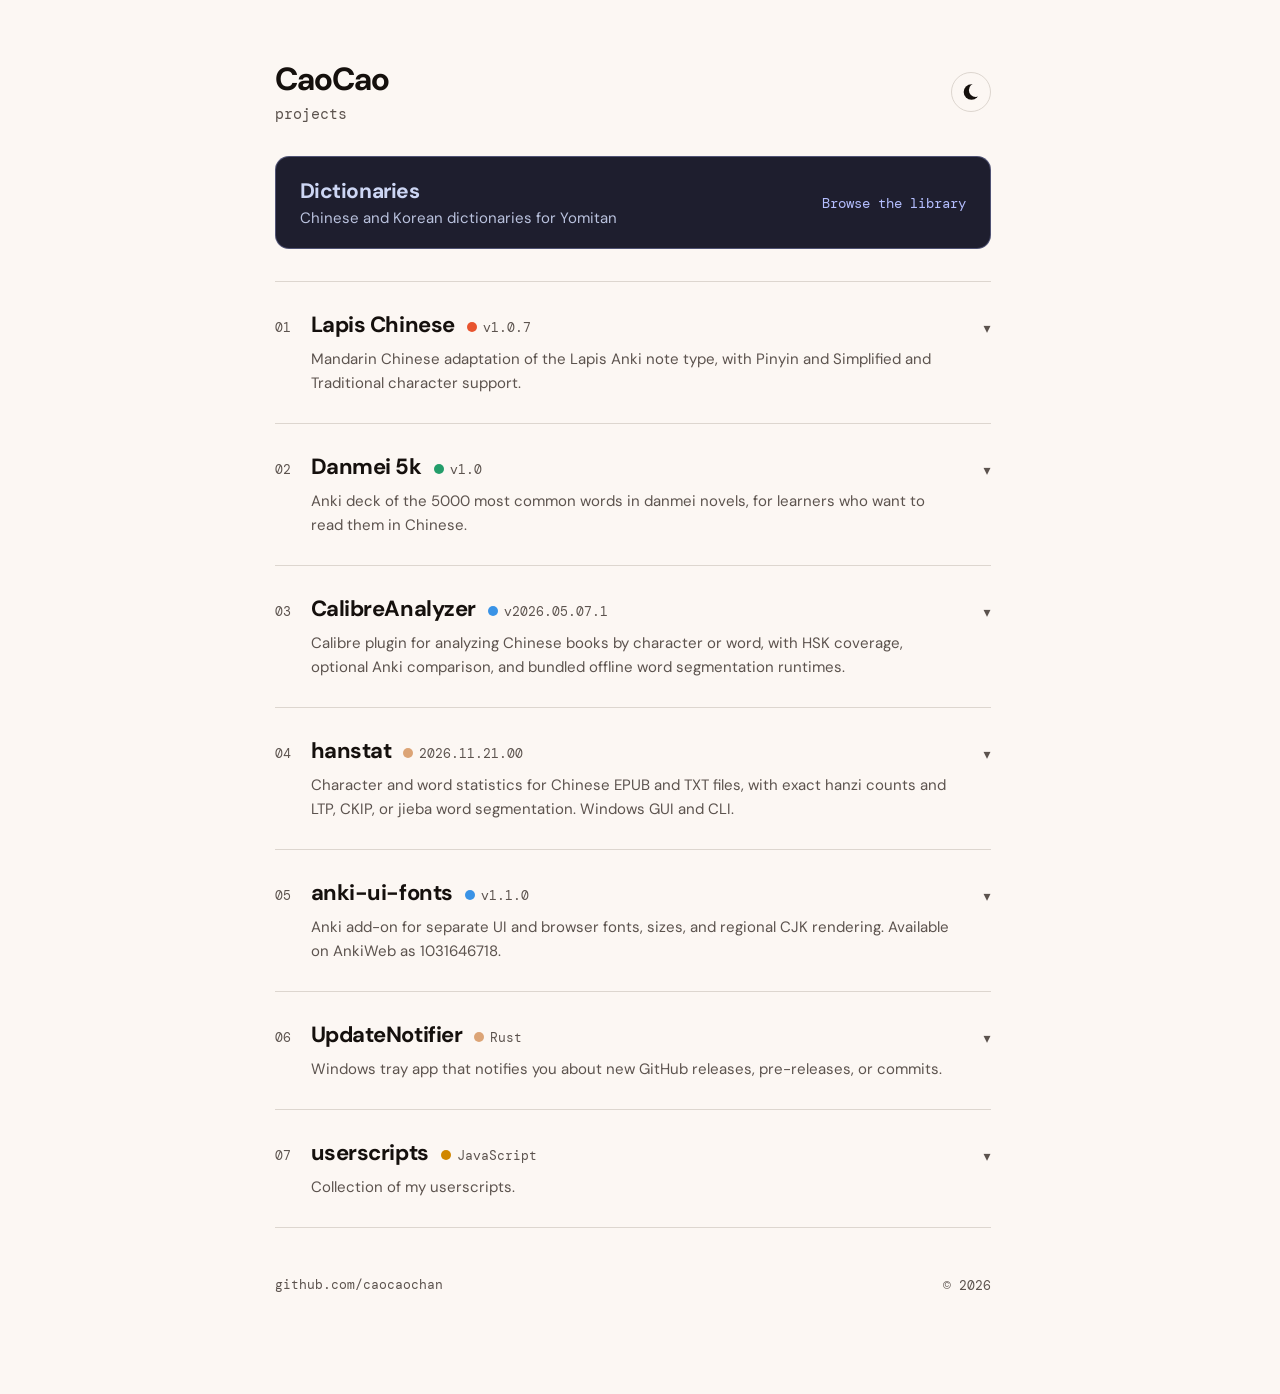
==== commit 15251891: "Add a dedicated dictionary library" ====
--- a/index.html
+++ b/index.html
@@ -77,7 +77,7 @@
     display: flex;
     justify-content: space-between;
     align-items: center;
-    margin-bottom: 64px;
+    margin-bottom: 32px;
   }
 
   .header h1 {
@@ -132,6 +132,51 @@
   .theme-toggle .icon-moon { display: block; }
   :root.dark .theme-toggle .icon-sun { display: block; }
   :root.dark .theme-toggle .icon-moon { display: none; }
+
+  .dictionary-link {
+    display: flex;
+    flex-wrap: wrap;
+    align-items: center;
+    justify-content: space-between;
+    gap: 12px 24px;
+    padding: 20px 24px;
+    margin-bottom: 32px;
+    border: 1px solid #b4befe55;
+    border-radius: 14px;
+    background: #1e1e2e;
+    color: #cdd6f4;
+    text-decoration: none;
+    transition: background var(--transition), border-color var(--transition);
+  }
+
+  .dictionary-link:hover {
+    background: #313244;
+    border-color: #b4befe;
+  }
+
+  .dictionary-link:focus-visible {
+    outline: 2px solid var(--accent);
+    outline-offset: 4px;
+  }
+
+  .dictionary-link strong {
+    display: block;
+    font-size: 21px;
+    letter-spacing: -0.02em;
+  }
+
+  .dictionary-link small {
+    display: block;
+    margin-top: 3px;
+    color: #bac2de;
+    font-size: 15px;
+  }
+
+  .dictionary-link-action {
+    color: #b4befe;
+    font-family: var(--font-mono);
+    font-size: 14px;
+  }
 
   /* Projects */
   .projects {
@@ -466,6 +511,14 @@
     </button>
   </header>
 
+  <a class="dictionary-link" href="./dictionaries/">
+    <span>
+      <strong>Dictionaries</strong>
+      <small>Chinese and Korean dictionaries for Yomitan</small>
+    </span>
+    <span class="dictionary-link-action">Browse the library</span>
+  </a>
+
   <div class="projects" id="projects-list">
     <p class="projects-status">Loading projects...</p>
   </div>
@@ -550,10 +603,6 @@
       detailsInner.appendChild(features);
     }
 
-    if (Array.isArray(project.items) && project.items.length > 0) {
-      detailsInner.appendChild(renderProjectItems(project, releases));
-    }
-
     if (project.scriptsManifestUrl) {
       var scriptsSection = createElement('section', 'project-scripts');
       scriptsSection.hidden = true;
@@ -565,59 +614,6 @@
     details.appendChild(detailsInner);
     article.appendChild(details);
     return article;
-  }
-
-  function createActionLink(label, url) {
-    var link = createElement('a', 'project-script-action', label);
-    link.href = url;
-    link.target = '_blank';
-    link.rel = 'noopener noreferrer';
-    return link;
-  }
-
-  function renderProjectItems(project, releases) {
-    var section = createElement('section', 'project-scripts');
-    section.appendChild(createElement('p', 'project-scripts-title', project.itemsTitle || 'Items'));
-
-    var list = createElement('div', 'project-scripts-list');
-
-    project.items.forEach(function (item) {
-      var card = createElement('article', 'project-script');
-
-      var titleRow = createElement('div', 'project-script-title-row');
-      titleRow.appendChild(createElement('div', 'project-script-name', item.name || 'Unnamed'));
-      if (item.releaseRepo) {
-        titleRow.appendChild(createElement('span', 'project-script-version', getProjectReleaseLabel(item, releases)));
-      }
-      card.appendChild(titleRow);
-
-      if (item.description) {
-        card.appendChild(createElement('p', 'project-script-desc', item.description));
-      }
-
-      var actions = createElement('div', 'project-script-actions');
-
-      if (Array.isArray(item.downloads)) {
-        item.downloads.forEach(function (download) {
-          if (download && download.url) {
-            actions.appendChild(createActionLink(download.label || 'download', download.url));
-          }
-        });
-      }
-
-      if (item.url) {
-        actions.appendChild(createActionLink('source', item.url));
-      }
-
-      if (actions.childNodes.length > 0) {
-        card.appendChild(actions);
-      }
-
-      list.appendChild(card);
-    });
-
-    section.appendChild(list);
-    return section;
   }
 
   function renderProjects(projects, releases) {
